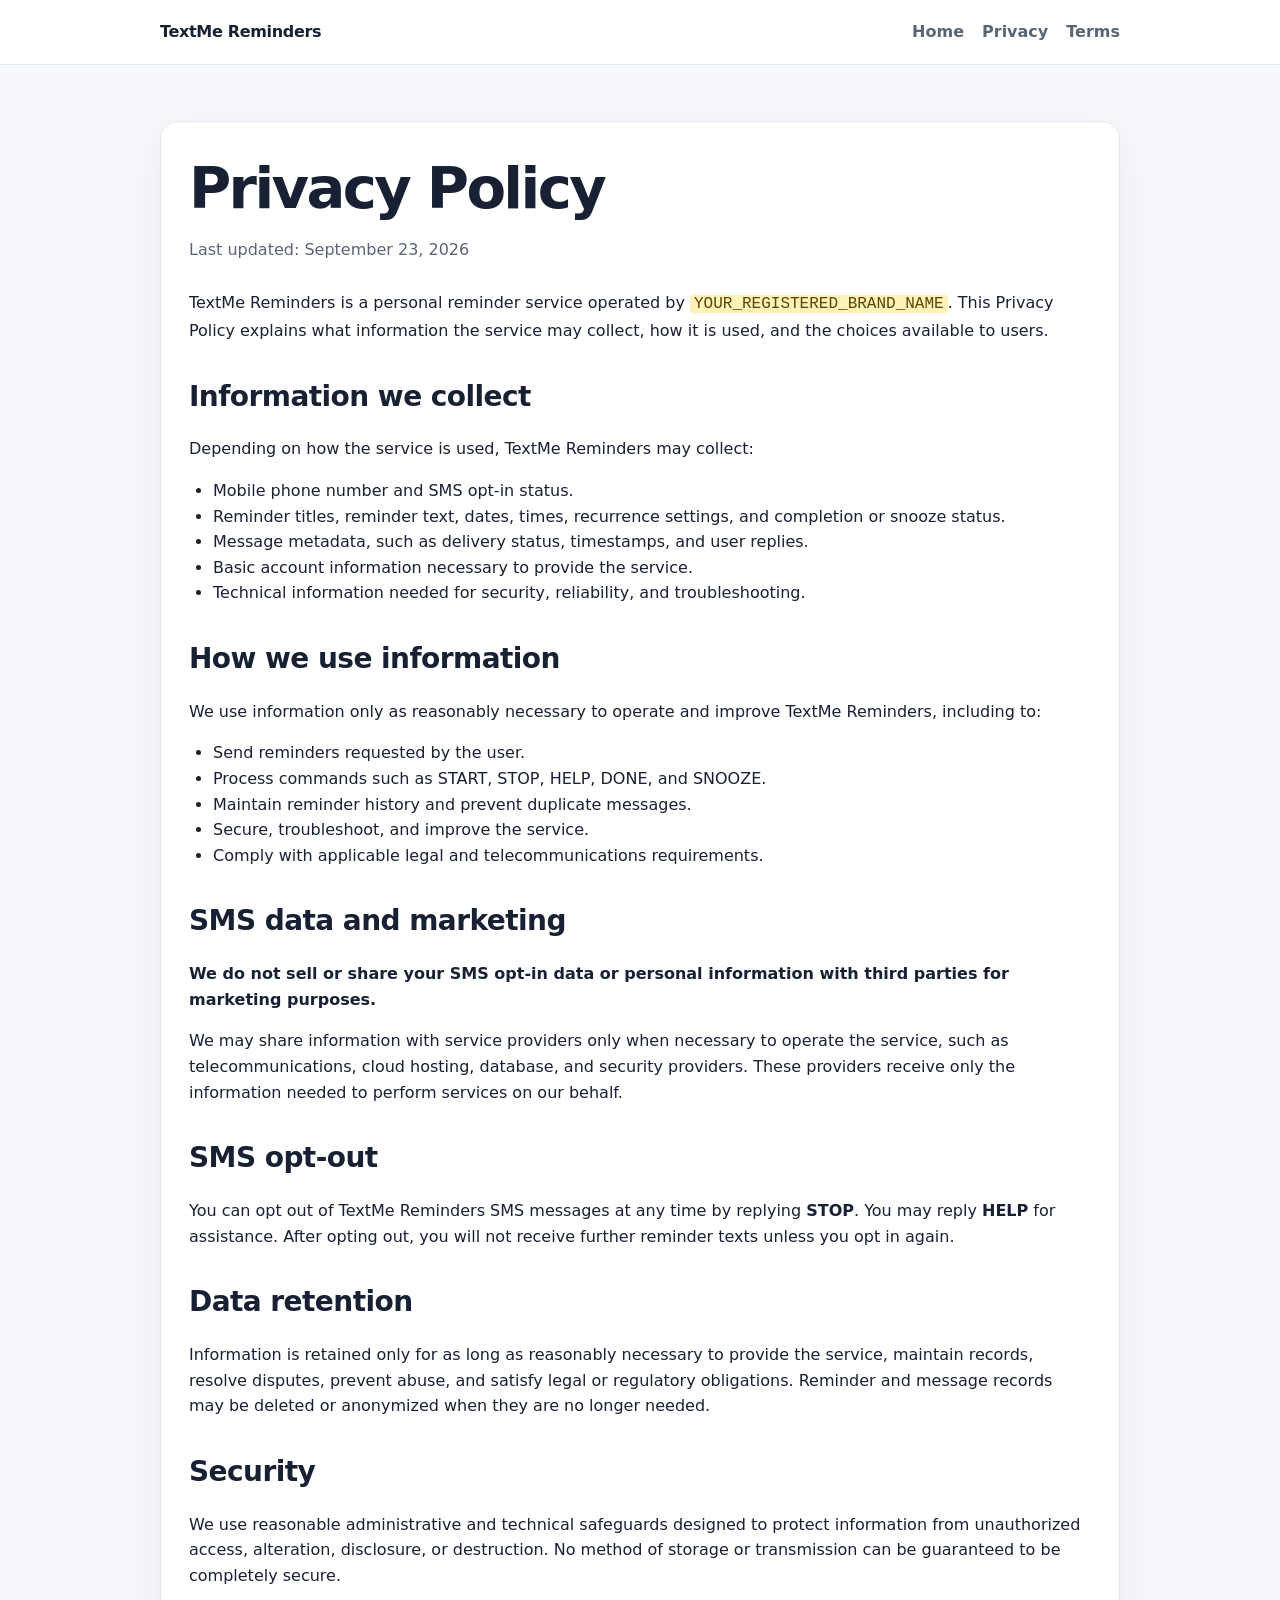
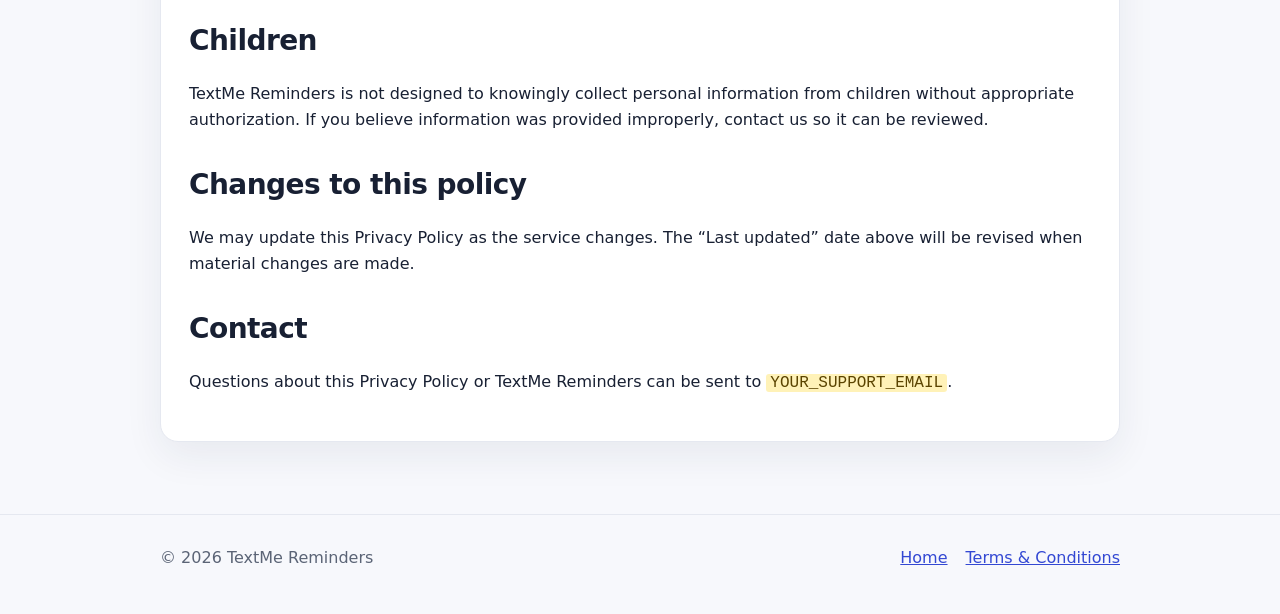
==== privacy.html @ b5690728 "Add files via upload" ====
<!doctype html>
<html lang="en">
<head>
  <meta charset="utf-8">
  <meta name="viewport" content="width=device-width, initial-scale=1">
  <title>Privacy Policy | TextMe Reminders</title>
  <meta name="description" content="Privacy Policy for TextMe Reminders.">
  <link rel="stylesheet" href="styles.css">
</head>
<body>
  <header class="site-header">
    <div class="container nav">
      <a class="brand" href="index.html">TextMe Reminders</a>
      <nav class="nav-links" aria-label="Primary navigation">
        <a href="index.html">Home</a>
        <a href="privacy.html">Privacy</a>
        <a href="terms.html">Terms</a>
      </nav>
    </div>
  </header>

  <main class="policy">
    <div class="container card">
      <h1>Privacy Policy</h1>
      <p class="meta">Last updated: September 23, 2026</p>

      <p>TextMe Reminders is a personal reminder service operated by <span class="placeholder">YOUR_REGISTERED_BRAND_NAME</span>. This Privacy Policy explains what information the service may collect, how it is used, and the choices available to users.</p>

      <h2>Information we collect</h2>
      <p>Depending on how the service is used, TextMe Reminders may collect:</p>
      <ul>
        <li>Mobile phone number and SMS opt-in status.</li>
        <li>Reminder titles, reminder text, dates, times, recurrence settings, and completion or snooze status.</li>
        <li>Message metadata, such as delivery status, timestamps, and user replies.</li>
        <li>Basic account information necessary to provide the service.</li>
        <li>Technical information needed for security, reliability, and troubleshooting.</li>
      </ul>

      <h2>How we use information</h2>
      <p>We use information only as reasonably necessary to operate and improve TextMe Reminders, including to:</p>
      <ul>
        <li>Send reminders requested by the user.</li>
        <li>Process commands such as START, STOP, HELP, DONE, and SNOOZE.</li>
        <li>Maintain reminder history and prevent duplicate messages.</li>
        <li>Secure, troubleshoot, and improve the service.</li>
        <li>Comply with applicable legal and telecommunications requirements.</li>
      </ul>

      <h2>SMS data and marketing</h2>
      <p><strong>We do not sell or share your SMS opt-in data or personal information with third parties for marketing purposes.</strong></p>
      <p>We may share information with service providers only when necessary to operate the service, such as telecommunications, cloud hosting, database, and security providers. These providers receive only the information needed to perform services on our behalf.</p>

      <h2>SMS opt-out</h2>
      <p>You can opt out of TextMe Reminders SMS messages at any time by replying <strong>STOP</strong>. You may reply <strong>HELP</strong> for assistance. After opting out, you will not receive further reminder texts unless you opt in again.</p>

      <h2>Data retention</h2>
      <p>Information is retained only for as long as reasonably necessary to provide the service, maintain records, resolve disputes, prevent abuse, and satisfy legal or regulatory obligations. Reminder and message records may be deleted or anonymized when they are no longer needed.</p>

      <h2>Security</h2>
      <p>We use reasonable administrative and technical safeguards designed to protect information from unauthorized access, alteration, disclosure, or destruction. No method of storage or transmission can be guaranteed to be completely secure.</p>

      <h2>Children</h2>
      <p>TextMe Reminders is not designed to knowingly collect personal information from children without appropriate authorization. If you believe information was provided improperly, contact us so it can be reviewed.</p>

      <h2>Changes to this policy</h2>
      <p>We may update this Privacy Policy as the service changes. The “Last updated” date above will be revised when material changes are made.</p>

      <h2>Contact</h2>
      <p>Questions about this Privacy Policy or TextMe Reminders can be sent to <span class="placeholder">YOUR_SUPPORT_EMAIL</span>.</p>
    </div>
  </main>

  <footer>
    <div class="container footer-row">
      <div>© 2026 TextMe Reminders</div>
      <div class="footer-links"><a href="index.html">Home</a><a href="terms.html">Terms &amp; Conditions</a></div>
    </div>
  </footer>
</body>
</html>
---- styles.css ----
:root {
  --bg: #f7f8fc;
  --card: #ffffff;
  --text: #182033;
  --muted: #5b6476;
  --line: #e5e8f0;
  --accent: #3348d3;
  --accent-dark: #2438b5;
  --soft: #eef1ff;
  --success: #0c7a55;
}

* { box-sizing: border-box; }
html { scroll-behavior: smooth; }
body {
  margin: 0;
  font-family: Inter, ui-sans-serif, system-ui, -apple-system, BlinkMacSystemFont, "Segoe UI", sans-serif;
  color: var(--text);
  background: var(--bg);
  line-height: 1.6;
}
a { color: var(--accent); }
a:hover { color: var(--accent-dark); }
.container { width: min(960px, calc(100% - 32px)); margin: 0 auto; }
.site-header {
  background: rgba(255,255,255,.96);
  border-bottom: 1px solid var(--line);
  position: sticky;
  top: 0;
  z-index: 10;
}
.nav { display: flex; align-items: center; justify-content: space-between; min-height: 64px; gap: 24px; }
.brand { font-weight: 800; text-decoration: none; color: var(--text); letter-spacing: -.02em; }
.nav-links { display: flex; gap: 18px; flex-wrap: wrap; }
.nav-links a { text-decoration: none; font-weight: 600; color: var(--muted); }
.nav-links a:hover { color: var(--text); }
.hero { padding: 88px 0 56px; }
.hero-grid { display: grid; grid-template-columns: 1.35fr .8fr; gap: 42px; align-items: center; }
.eyebrow { text-transform: uppercase; letter-spacing: .12em; font-size: .78rem; font-weight: 800; color: var(--accent); }
h1 { font-size: clamp(2.5rem, 7vw, 4.8rem); line-height: 1.02; letter-spacing: -.045em; margin: 10px 0 18px; }
h2 { font-size: 1.75rem; line-height: 1.2; margin-top: 0; letter-spacing: -.02em; }
h3 { margin-bottom: 6px; }
.lede { color: var(--muted); font-size: 1.15rem; max-width: 680px; }
.card {
  background: var(--card);
  border: 1px solid var(--line);
  border-radius: 18px;
  box-shadow: 0 14px 38px rgba(28, 38, 72, .07);
  padding: 28px;
}
.sms-card { padding: 20px; }
.sms-bubble {
  background: #e9f7e9;
  border-radius: 18px 18px 18px 4px;
  padding: 16px;
  margin: 10px 0;
  font-size: .98rem;
}
.small { font-size: .88rem; color: var(--muted); }
section { padding: 34px 0; }
.grid-3 { display: grid; grid-template-columns: repeat(3, 1fr); gap: 18px; }
.step { background: var(--card); border: 1px solid var(--line); border-radius: 14px; padding: 22px; }
.step-num { display: inline-grid; place-items: center; width: 30px; height: 30px; border-radius: 999px; background: var(--soft); color: var(--accent); font-weight: 800; }
.optin { background: var(--text); color: white; border-radius: 20px; padding: 30px; }
.optin p { color: #dce1ef; }
.keyword { font-family: ui-monospace, SFMono-Regular, Menlo, Consolas, monospace; background: #fff; color: var(--text); border-radius: 8px; padding: 3px 8px; }
.placeholder { background: #fff2b8; color: #5b4400; padding: 0 4px; border-radius: 3px; font-family: ui-monospace, SFMono-Regular, Menlo, Consolas, monospace; }
.notice { border-left: 4px solid var(--accent); background: var(--soft); padding: 14px 16px; border-radius: 8px; }
.policy { padding: 56px 0 72px; }
.policy h1 { font-size: clamp(2.25rem, 5vw, 3.6rem); }
.policy h2 { margin-top: 36px; }
.policy ul { padding-left: 24px; }
.meta { color: var(--muted); margin-bottom: 28px; }
footer { border-top: 1px solid var(--line); padding: 30px 0 48px; color: var(--muted); }
.footer-row { display: flex; justify-content: space-between; gap: 20px; flex-wrap: wrap; }
.footer-links { display: flex; gap: 18px; flex-wrap: wrap; }
code { background: #f1f3f8; padding: 2px 5px; border-radius: 4px; }
@media (max-width: 760px) {
  .hero { padding-top: 56px; }
  .hero-grid, .grid-3 { grid-template-columns: 1fr; }
  .nav { align-items: flex-start; padding: 14px 0; flex-direction: column; gap: 8px; }
}
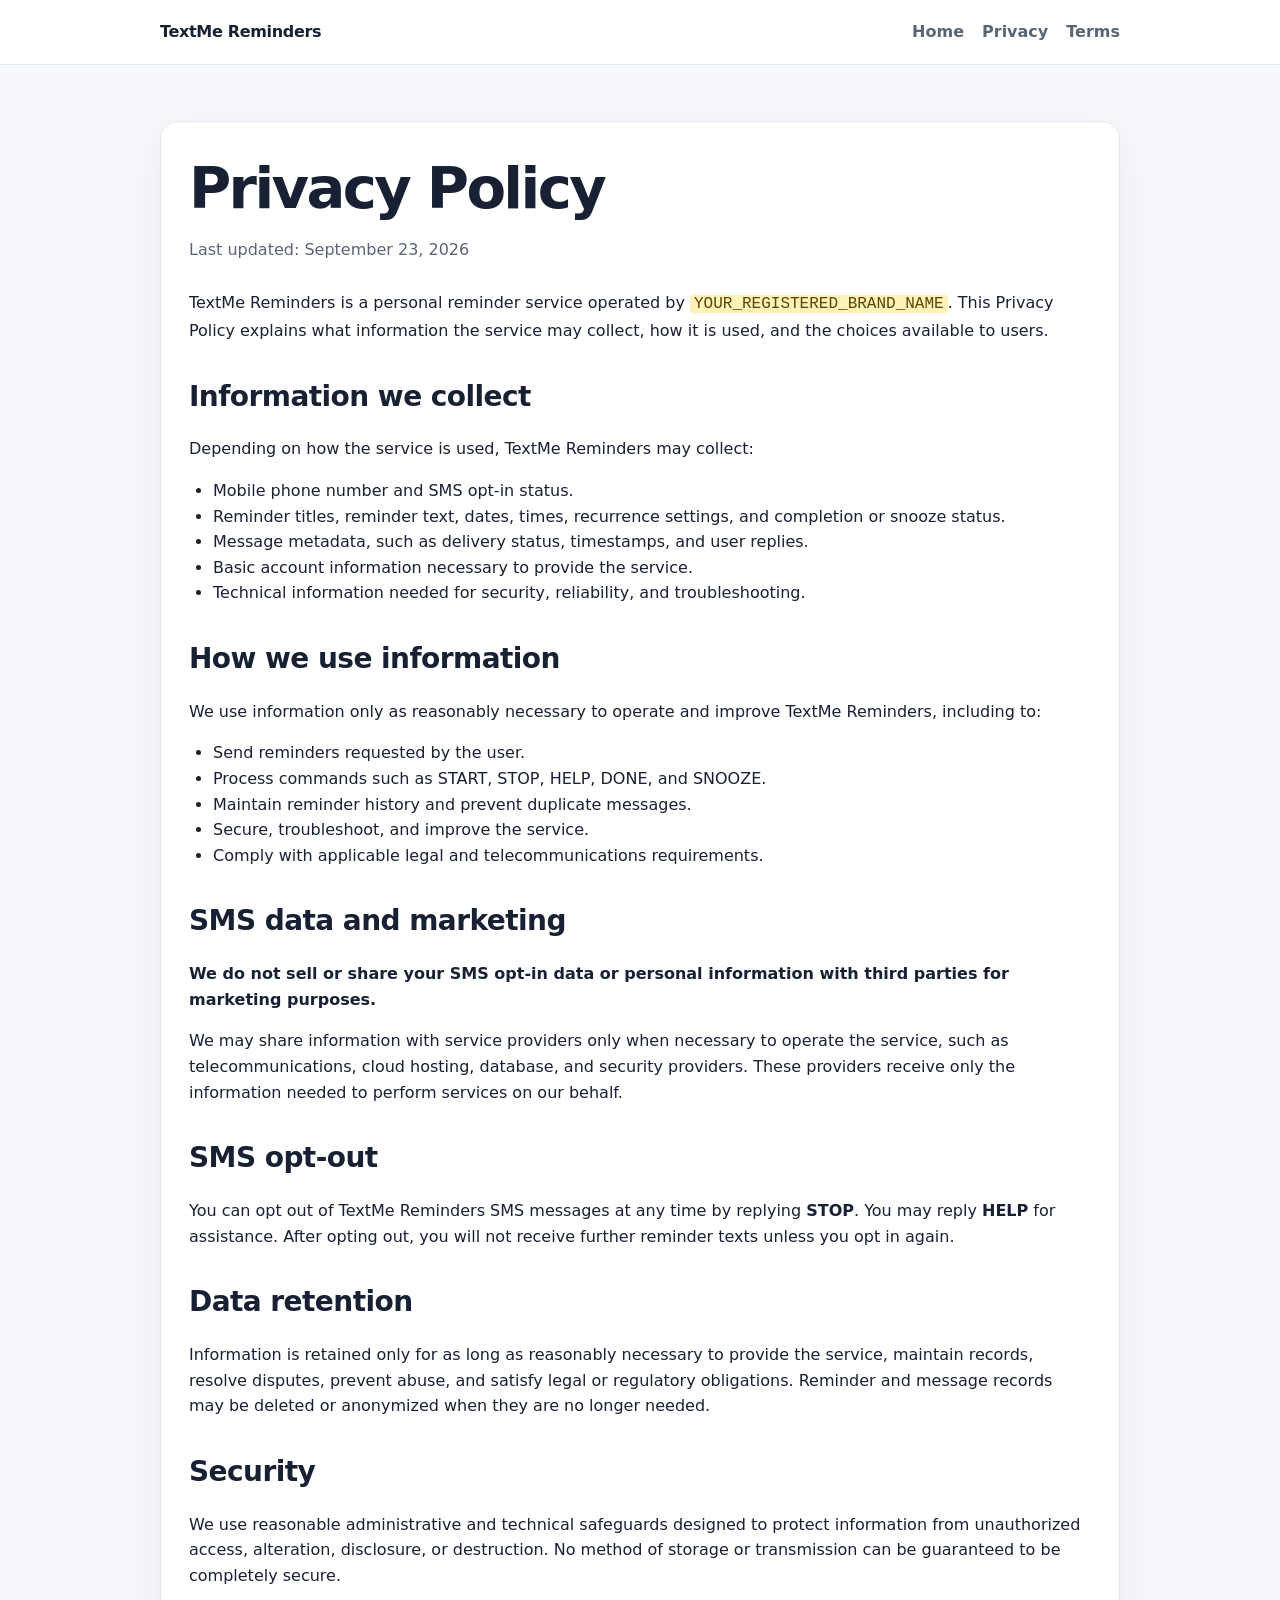
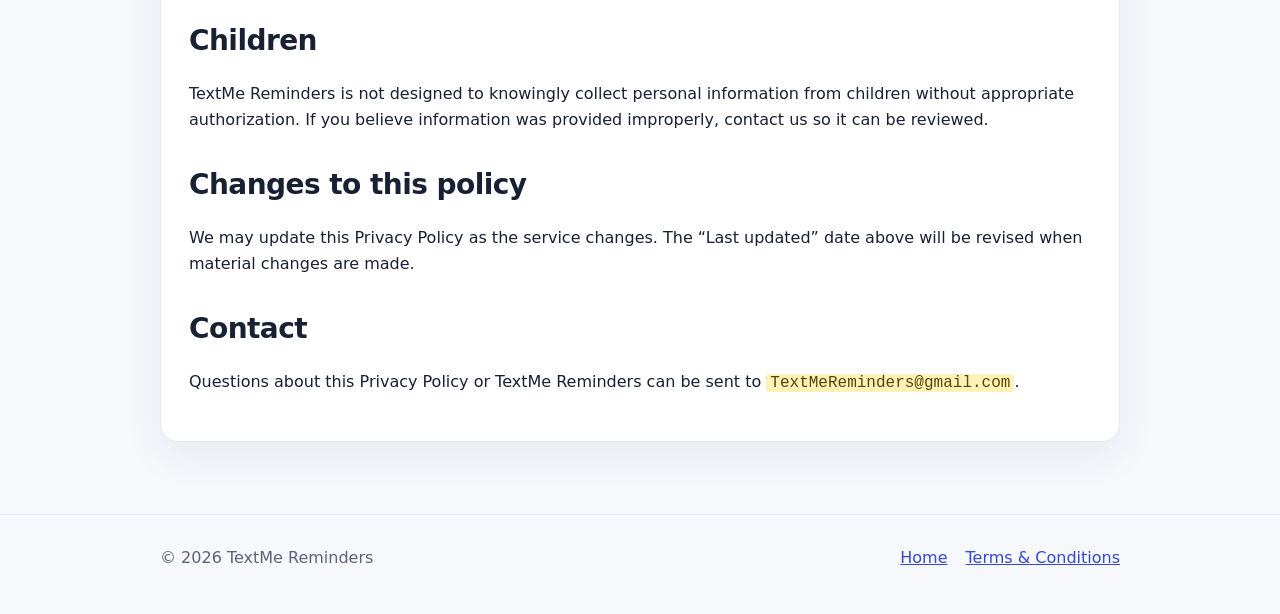
==== commit ad3f50eb: "Update privacy.html" ====
--- a/privacy.html
+++ b/privacy.html
@@ -66,7 +66,7 @@
       <p>We may update this Privacy Policy as the service changes. The “Last updated” date above will be revised when material changes are made.</p>
 
       <h2>Contact</h2>
-      <p>Questions about this Privacy Policy or TextMe Reminders can be sent to <span class="placeholder">YOUR_SUPPORT_EMAIL</span>.</p>
+      <p>Questions about this Privacy Policy or TextMe Reminders can be sent to <span class="placeholder">TextMeReminders@gmail.com</span>.</p>
     </div>
   </main>
 
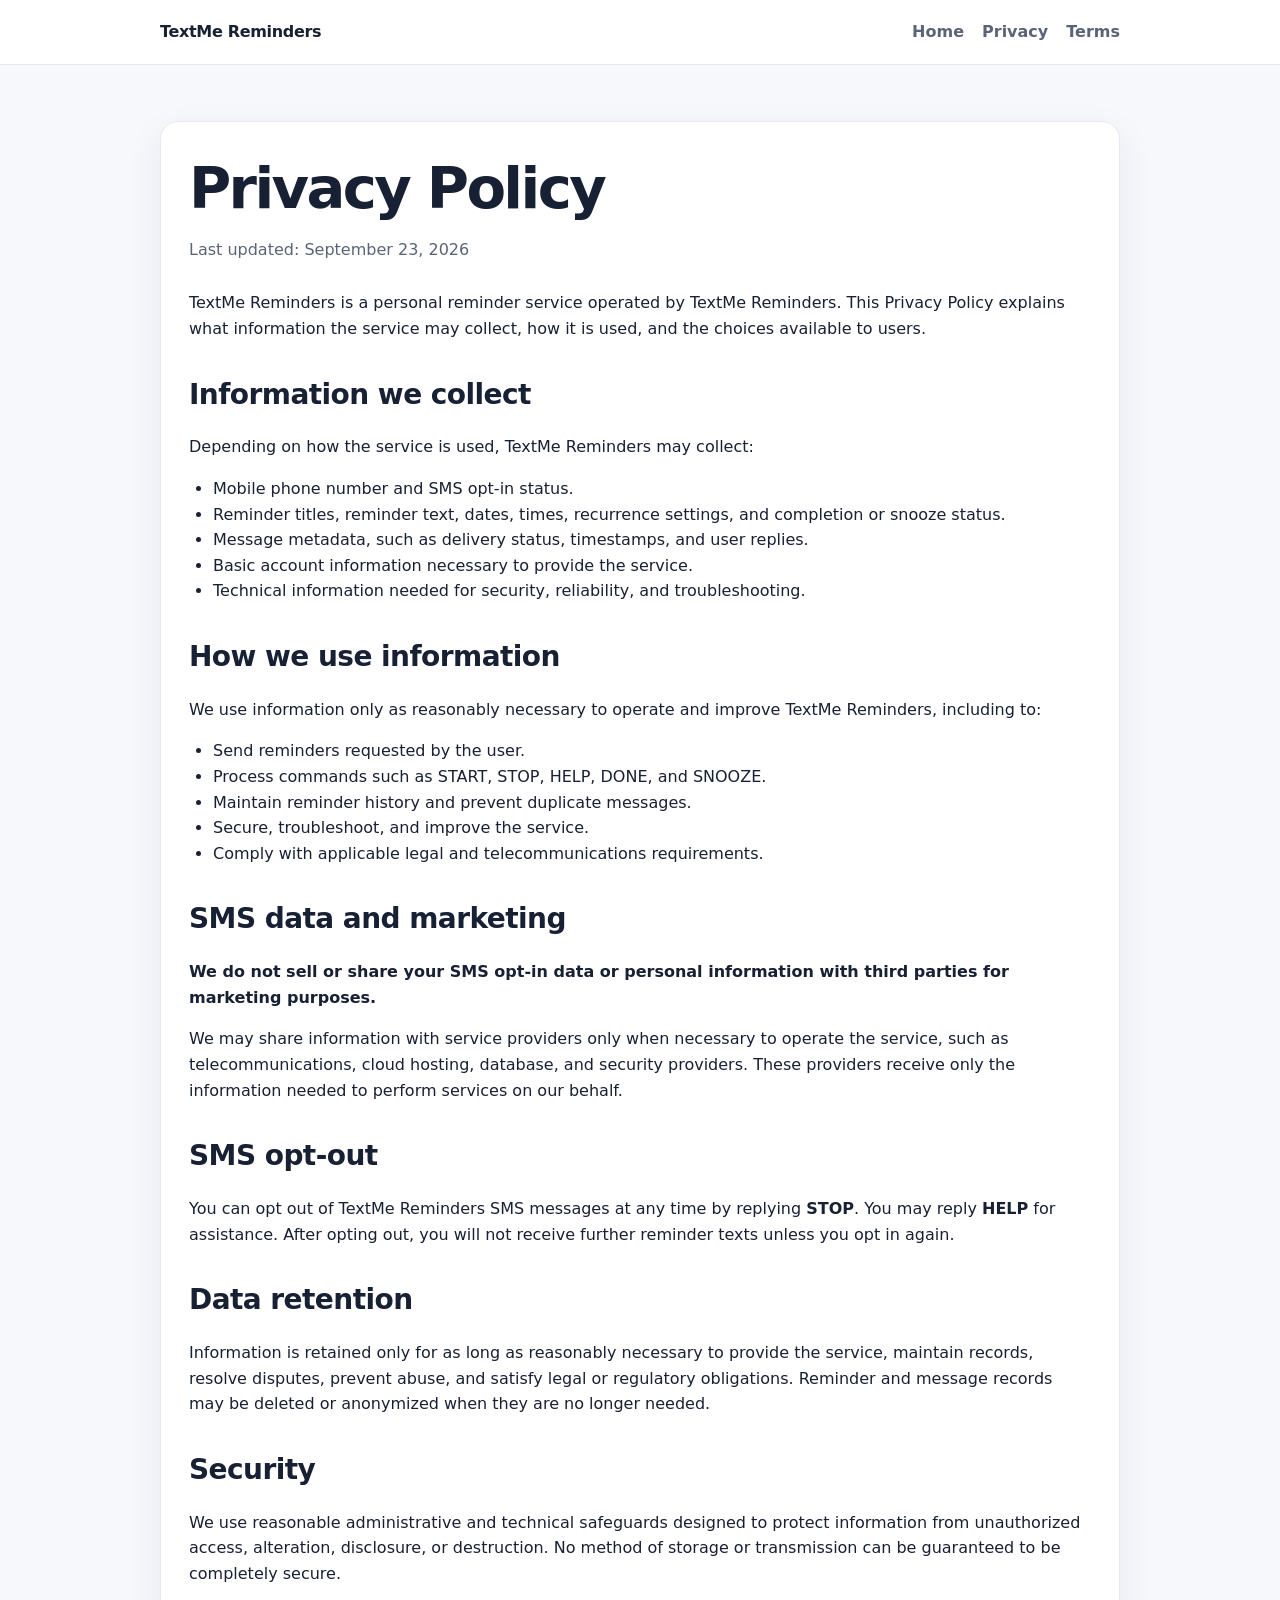
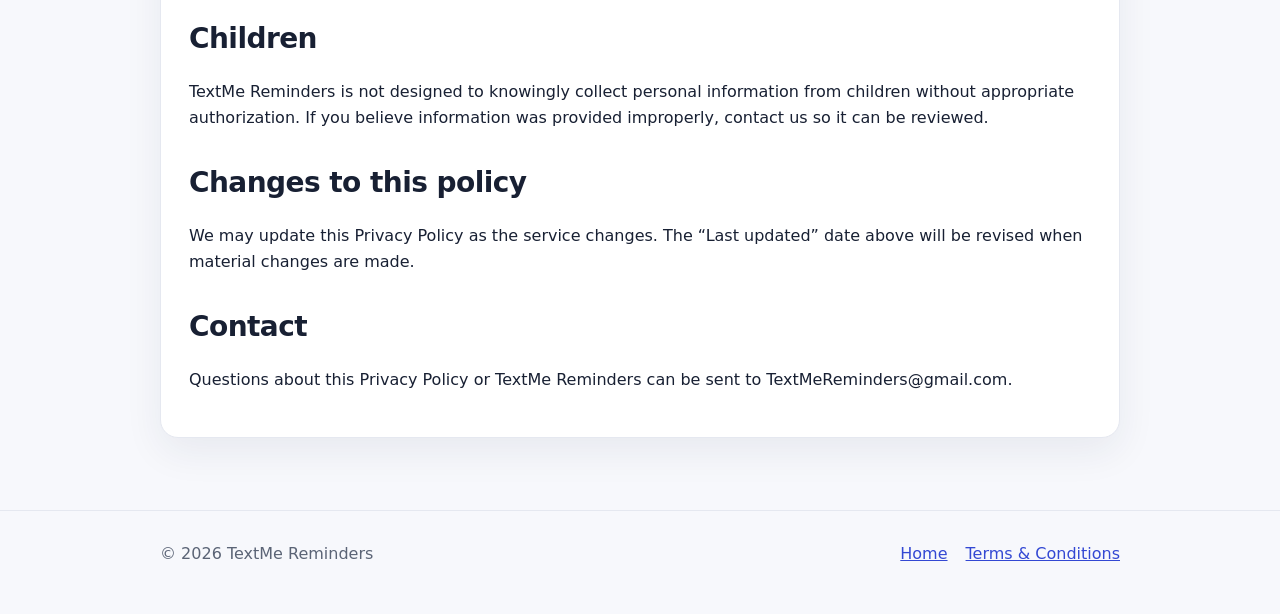
==== commit 3a4f5e26: "Update privacy.html" ====
--- a/privacy.html
+++ b/privacy.html
@@ -24,7 +24,7 @@
       <h1>Privacy Policy</h1>
       <p class="meta">Last updated: September 23, 2026</p>
 
-      <p>TextMe Reminders is a personal reminder service operated by <span class="placeholder">YOUR_REGISTERED_BRAND_NAME</span>. This Privacy Policy explains what information the service may collect, how it is used, and the choices available to users.</p>
+      <p>TextMe Reminders is a personal reminder service operated by <span>TextMe Reminders</span>. This Privacy Policy explains what information the service may collect, how it is used, and the choices available to users.</p>
 
       <h2>Information we collect</h2>
       <p>Depending on how the service is used, TextMe Reminders may collect:</p>
@@ -66,7 +66,7 @@
       <p>We may update this Privacy Policy as the service changes. The “Last updated” date above will be revised when material changes are made.</p>
 
       <h2>Contact</h2>
-      <p>Questions about this Privacy Policy or TextMe Reminders can be sent to <span class="placeholder">TextMeReminders@gmail.com</span>.</p>
+      <p>Questions about this Privacy Policy or TextMe Reminders can be sent to <span>TextMeReminders@gmail.com</span>.</p>
     </div>
   </main>
 
